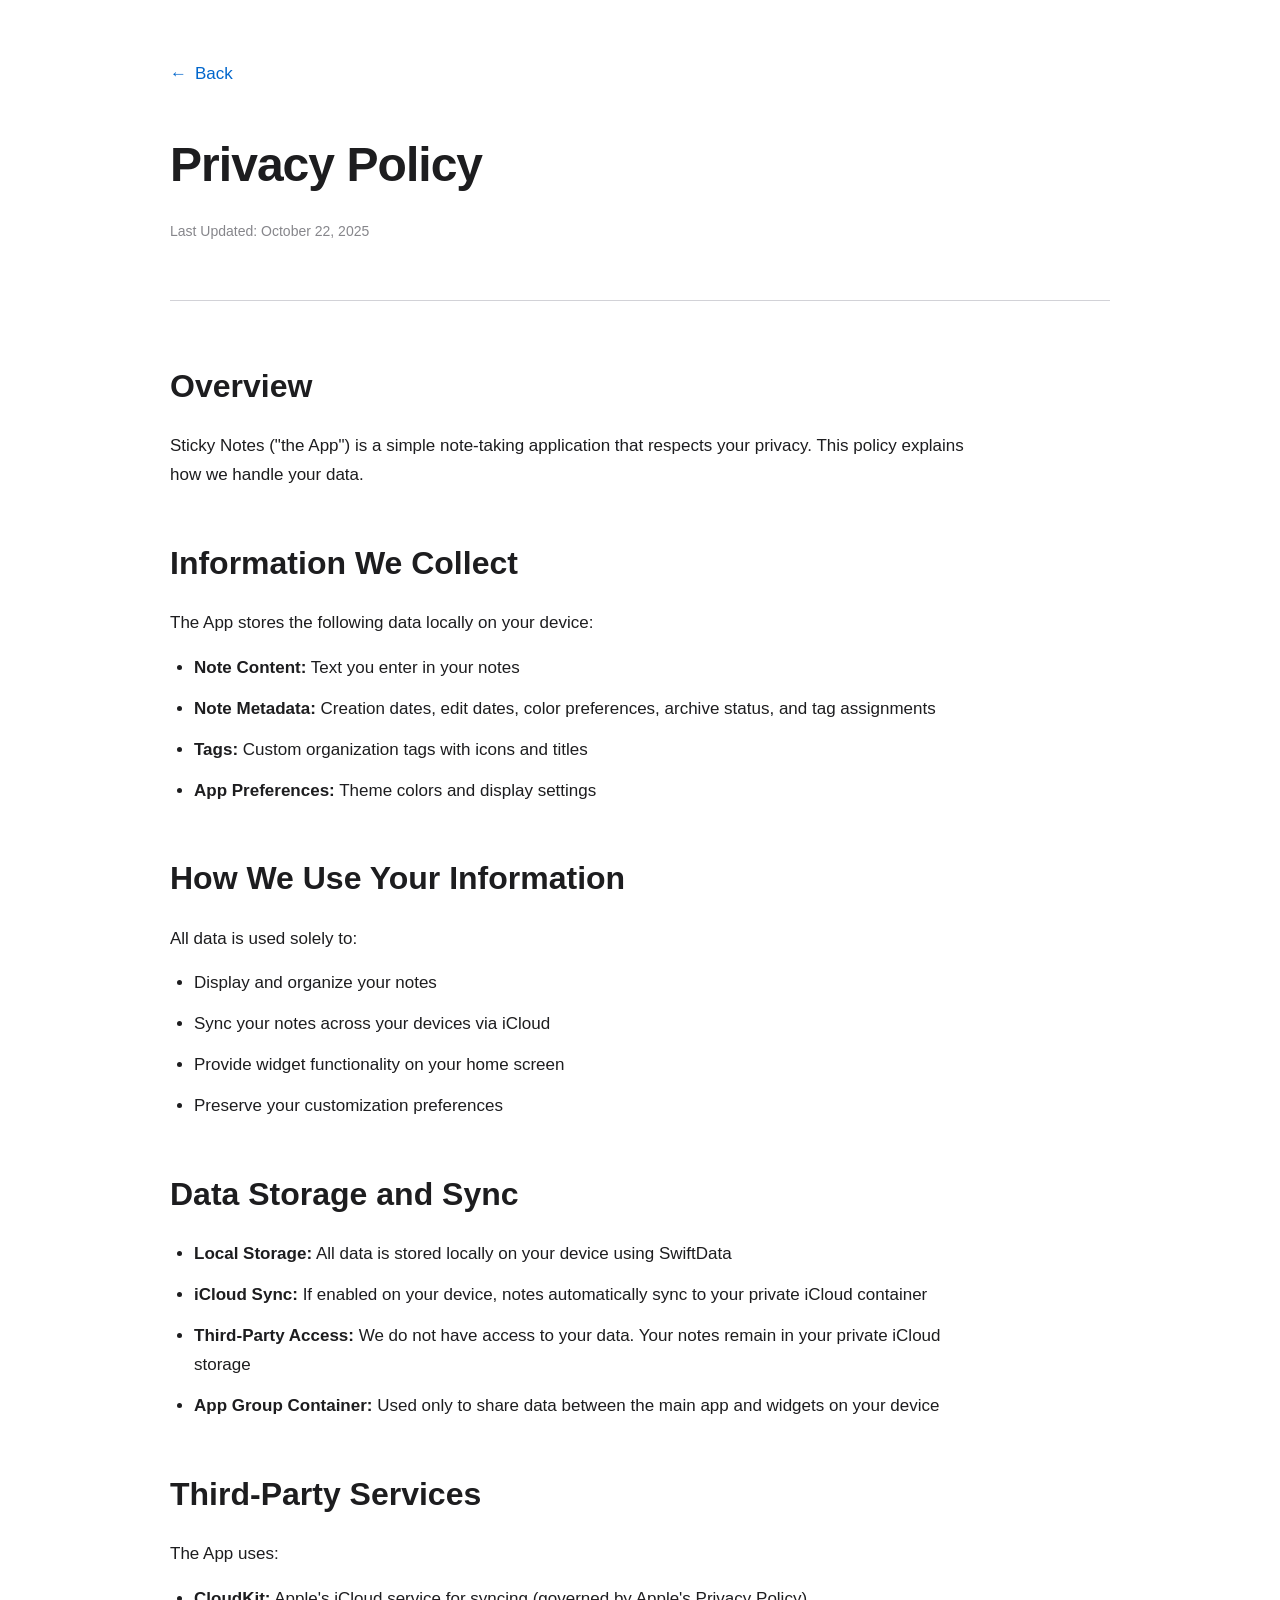
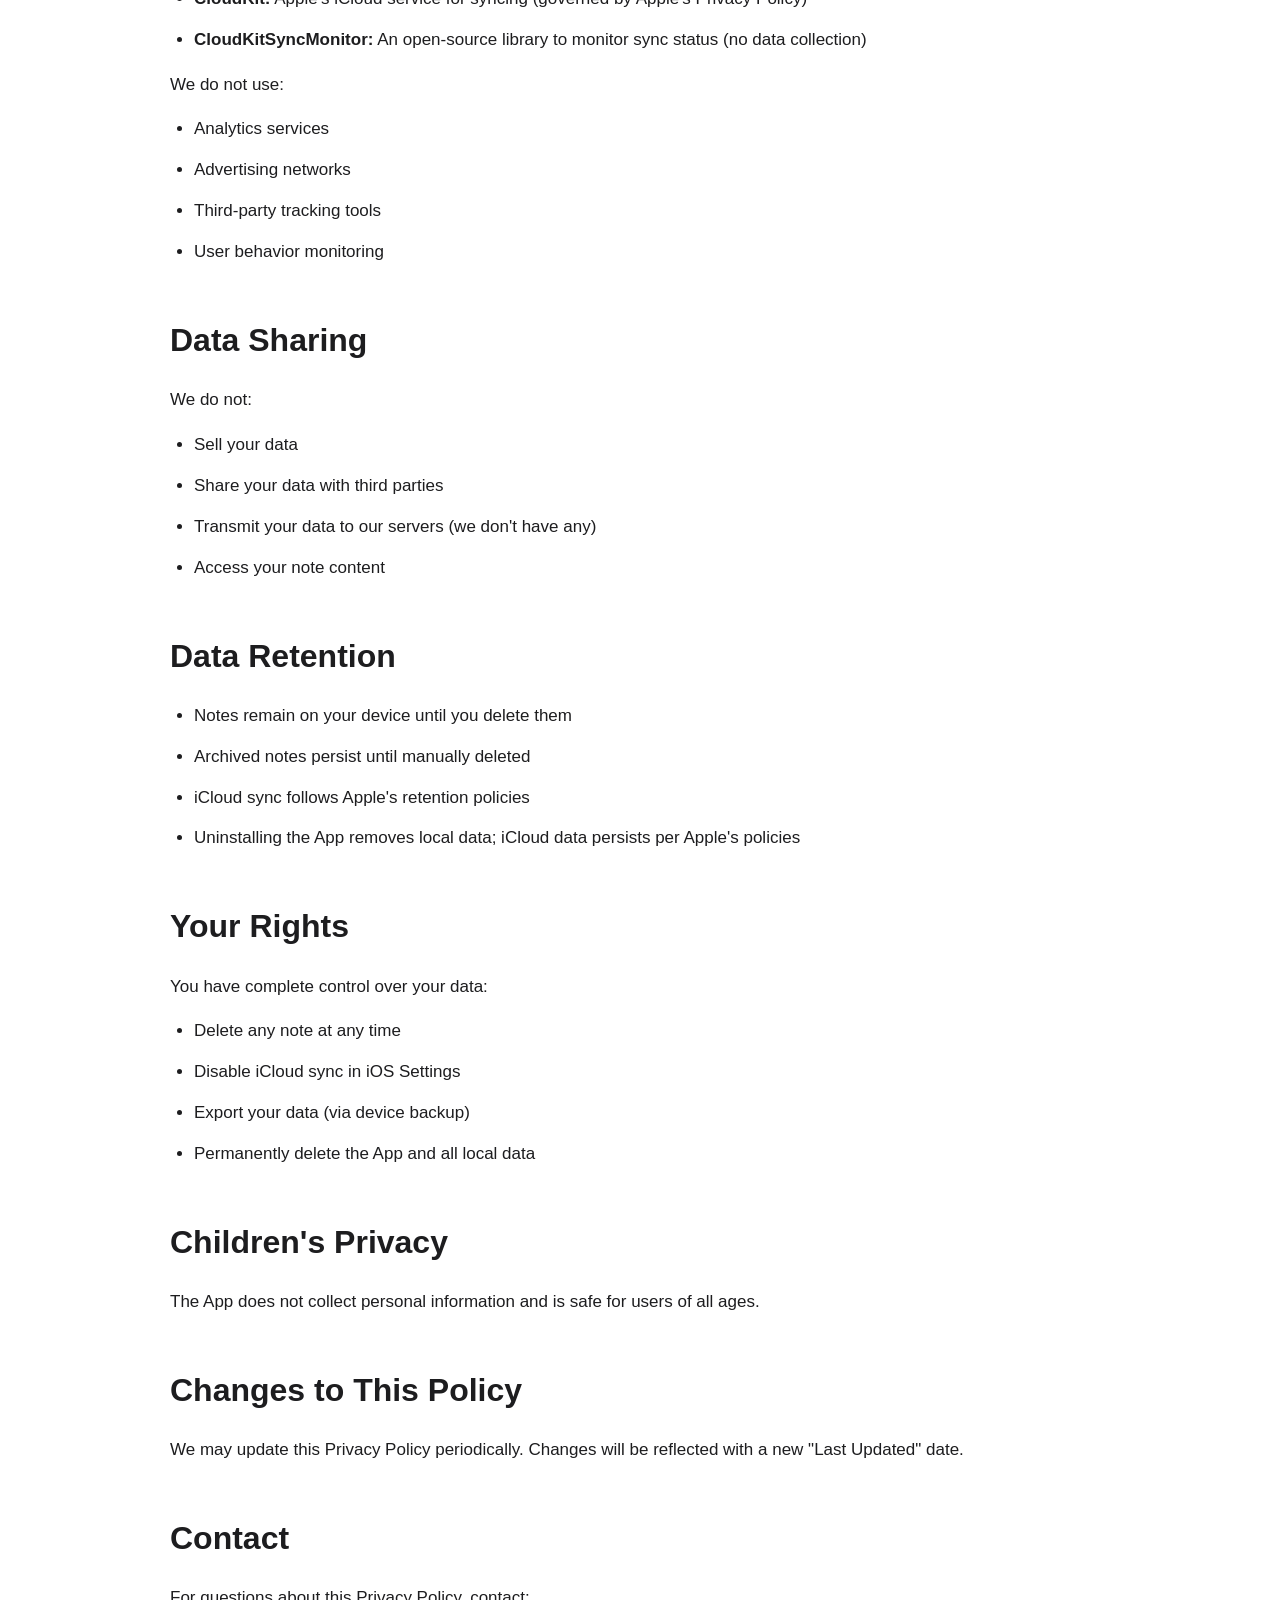
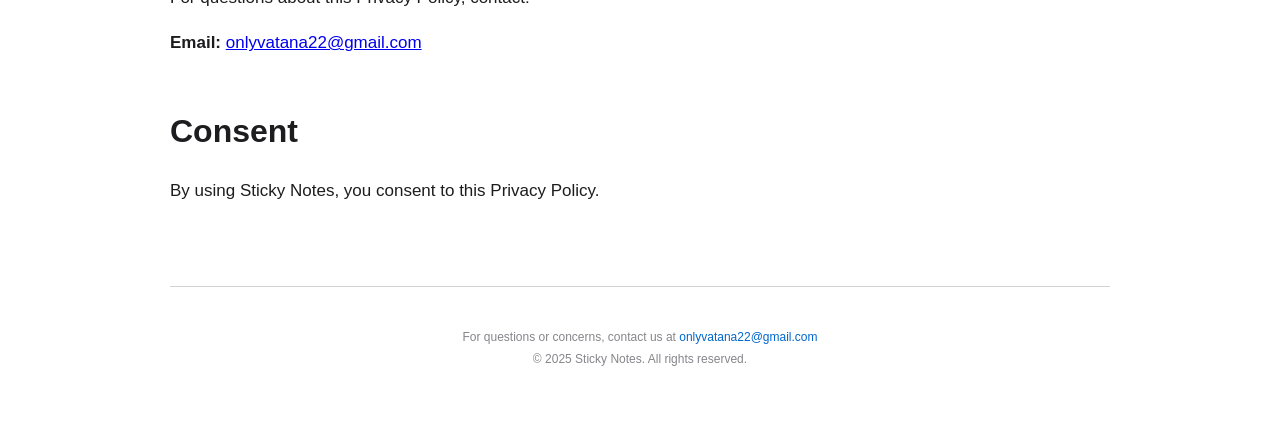
==== privacy.html @ 2e44e7cf "initial commit" ====
<!DOCTYPE html>
<html lang="en">
<head>
    <meta charset="UTF-8">
    <meta name="viewport" content="width=device-width, initial-scale=1.0">
    <title>Privacy Policy - Sticky Notes</title>
    <style>
        * {
            margin: 0;
            padding: 0;
            box-sizing: border-box;
        }

        body {
            font-family: -apple-system, BlinkMacSystemFont, 'SF Pro Display', 'Segoe UI', Roboto, sans-serif;
            background: #ffffff;
            color: #1d1d1f;
            line-height: 1.6;
            -webkit-font-smoothing: antialiased;
        }

        .container {
            max-width: 980px;
            margin: 0 auto;
            padding: 60px 20px;
        }

        .back-link {
            display: inline-flex;
            align-items: center;
            color: #06c;
            text-decoration: none;
            font-size: 17px;
            margin-bottom: 40px;
            transition: opacity 0.3s ease;
        }

        .back-link:hover {
            opacity: 0.7;
        }

        .back-arrow {
            margin-right: 8px;
        }

        header {
            margin-bottom: 60px;
            padding-bottom: 40px;
            border-bottom: 1px solid #d2d2d7;
        }

        h1 {
            font-size: 48px;
            font-weight: 600;
            letter-spacing: -0.02em;
            margin-bottom: 16px;
            color: #1d1d1f;
        }

        .last-updated {
            font-size: 14px;
            color: #86868b;
        }

        .content {
            max-width: 800px;
        }

        h2 {
            font-size: 32px;
            font-weight: 600;
            margin-top: 48px;
            margin-bottom: 20px;
            color: #1d1d1f;
        }

        p {
            font-size: 17px;
            color: #1d1d1f;
            margin-bottom: 16px;
            line-height: 1.7;
        }

        ul {
            margin: 16px 0 16px 24px;
        }

        li {
            font-size: 17px;
            color: #1d1d1f;
            margin-bottom: 12px;
            line-height: 1.7;
        }

        strong {
            font-weight: 600;
        }

        footer {
            margin-top: 80px;
            padding-top: 40px;
            border-top: 1px solid #d2d2d7;
            text-align: center;
        }

        .footer-content {
            font-size: 12px;
            color: #86868b;
            line-height: 1.8;
        }

        .footer-content a {
            color: #06c;
            text-decoration: none;
        }

        .footer-content a:hover {
            text-decoration: underline;
        }

        @media (max-width: 768px) {
            h1 {
                font-size: 36px;
            }

            h2 {
                font-size: 28px;
            }

            .container {
                padding: 40px 20px;
            }
        }
    </style>
</head>
<body>
    <div class="container">
        <a href="index.html" class="back-link">
            <span class="back-arrow">←</span> Back
        </a>

        <header>
            <h1>Privacy Policy</h1>
            <p class="last-updated">Last Updated: October 22, 2025</p>
        </header>

        <main class="content">
            <h2>Overview</h2>
            <p>Sticky Notes ("the App") is a simple note-taking application that respects your privacy. This policy explains how we handle your data.</p>

            <h2>Information We Collect</h2>
            <p>The App stores the following data locally on your device:</p>
            <ul>
                <li><strong>Note Content:</strong> Text you enter in your notes</li>
                <li><strong>Note Metadata:</strong> Creation dates, edit dates, color preferences, archive status, and tag assignments</li>
                <li><strong>Tags:</strong> Custom organization tags with icons and titles</li>
                <li><strong>App Preferences:</strong> Theme colors and display settings</li>
            </ul>

            <h2>How We Use Your Information</h2>
            <p>All data is used solely to:</p>
            <ul>
                <li>Display and organize your notes</li>
                <li>Sync your notes across your devices via iCloud</li>
                <li>Provide widget functionality on your home screen</li>
                <li>Preserve your customization preferences</li>
            </ul>

            <h2>Data Storage and Sync</h2>
            <ul>
                <li><strong>Local Storage:</strong> All data is stored locally on your device using SwiftData</li>
                <li><strong>iCloud Sync:</strong> If enabled on your device, notes automatically sync to your private iCloud container</li>
                <li><strong>Third-Party Access:</strong> We do not have access to your data. Your notes remain in your private iCloud storage</li>
                <li><strong>App Group Container:</strong> Used only to share data between the main app and widgets on your device</li>
            </ul>

            <h2>Third-Party Services</h2>
            <p>The App uses:</p>
            <ul>
                <li><strong>CloudKit:</strong> Apple's iCloud service for syncing (governed by Apple's Privacy Policy)</li>
                <li><strong>CloudKitSyncMonitor:</strong> An open-source library to monitor sync status (no data collection)</li>
            </ul>
            <p>We do not use:</p>
            <ul>
                <li>Analytics services</li>
                <li>Advertising networks</li>
                <li>Third-party tracking tools</li>
                <li>User behavior monitoring</li>
            </ul>

            <h2>Data Sharing</h2>
            <p>We do not:</p>
            <ul>
                <li>Sell your data</li>
                <li>Share your data with third parties</li>
                <li>Transmit your data to our servers (we don't have any)</li>
                <li>Access your note content</li>
            </ul>

            <h2>Data Retention</h2>
            <ul>
                <li>Notes remain on your device until you delete them</li>
                <li>Archived notes persist until manually deleted</li>
                <li>iCloud sync follows Apple's retention policies</li>
                <li>Uninstalling the App removes local data; iCloud data persists per Apple's policies</li>
            </ul>

            <h2>Your Rights</h2>
            <p>You have complete control over your data:</p>
            <ul>
                <li>Delete any note at any time</li>
                <li>Disable iCloud sync in iOS Settings</li>
                <li>Export your data (via device backup)</li>
                <li>Permanently delete the App and all local data</li>
            </ul>

            <h2>Children's Privacy</h2>
            <p>The App does not collect personal information and is safe for users of all ages.</p>

            <h2>Changes to This Policy</h2>
            <p>We may update this Privacy Policy periodically. Changes will be reflected with a new "Last Updated" date.</p>

            <h2>Contact</h2>
            <p>For questions about this Privacy Policy, contact:</p>
            <p><strong>Email:</strong> <a href="mailto:onlyvatana22@gmail.com">onlyvatana22@gmail.com</a></p>

            <h2>Consent</h2>
            <p>By using Sticky Notes, you consent to this Privacy Policy.</p>
        </main>

        <footer>
            <div class="footer-content">
                For questions or concerns, contact us at <a href="mailto:onlyvatana22@gmail.com">onlyvatana22@gmail.com</a>
                <br>
                © 2025 Sticky Notes. All rights reserved.
            </div>
        </footer>
    </div>
</body>
</html>
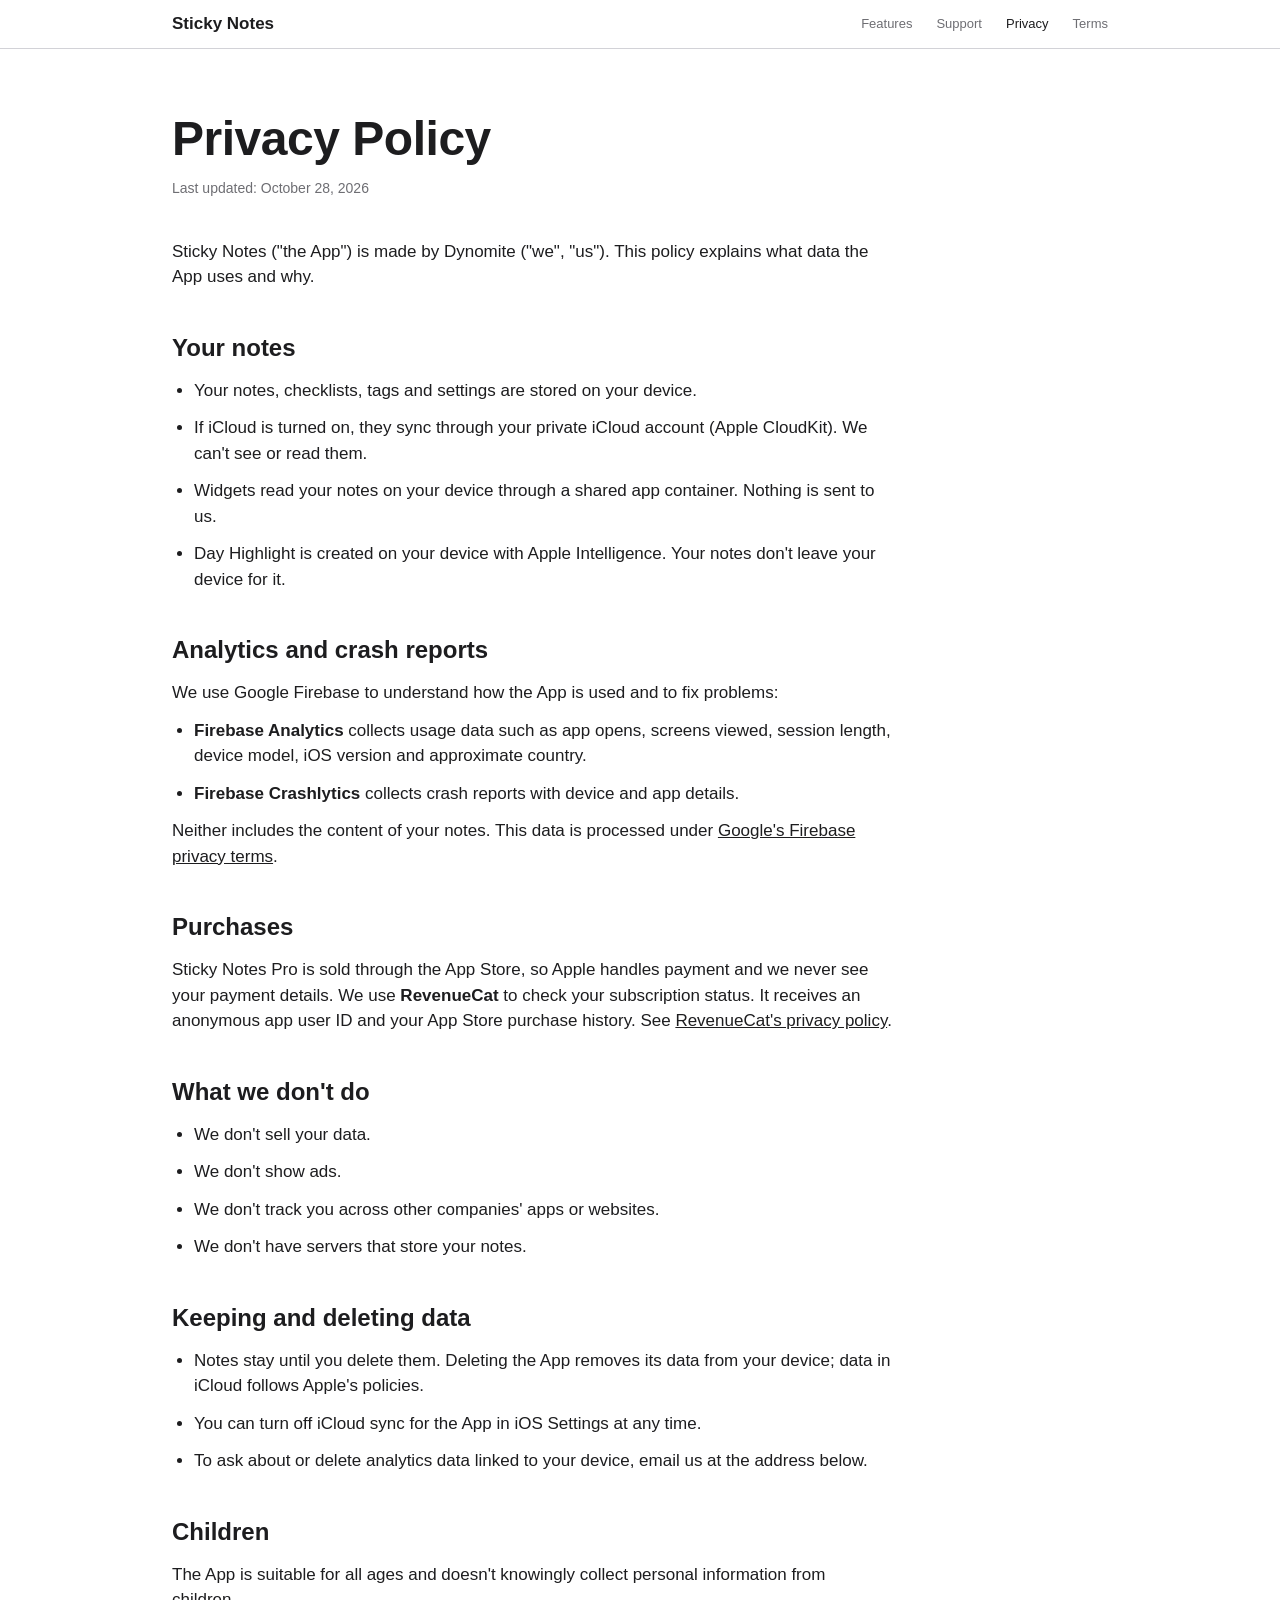
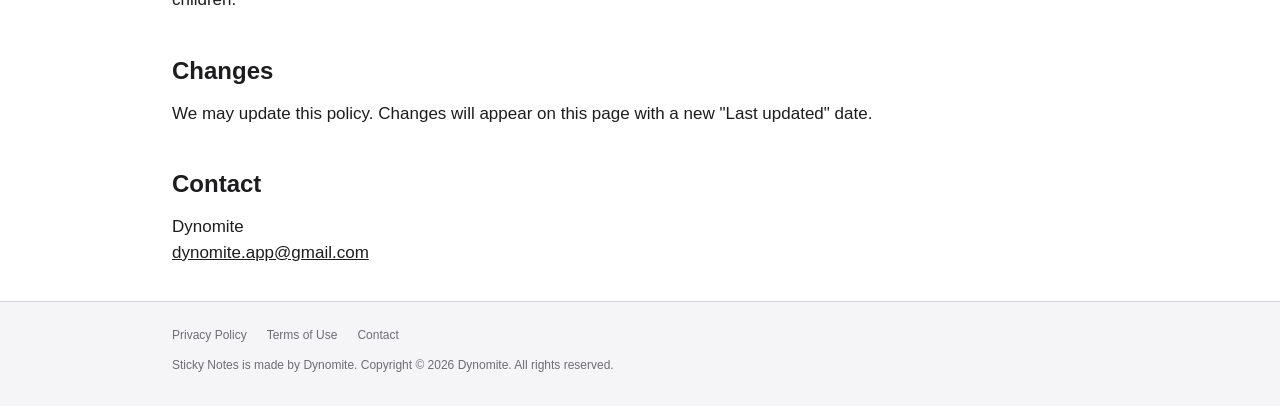
==== commit d2695c45: "Redesign the site in black and white; Dynomite as developer and contact Adds a product and support h" ====
--- a/privacy.html
+++ b/privacy.html
@@ -3,238 +3,84 @@
 <head>
     <meta charset="UTF-8">
     <meta name="viewport" content="width=device-width, initial-scale=1.0">
-    <title>Privacy Policy - Sticky Notes</title>
-    <style>
-        * {
-            margin: 0;
-            padding: 0;
-            box-sizing: border-box;
-        }
-
-        body {
-            font-family: -apple-system, BlinkMacSystemFont, 'SF Pro Display', 'Segoe UI', Roboto, sans-serif;
-            background: #ffffff;
-            color: #1d1d1f;
-            line-height: 1.6;
-            -webkit-font-smoothing: antialiased;
-        }
-
-        .container {
-            max-width: 980px;
-            margin: 0 auto;
-            padding: 60px 20px;
-        }
-
-        .back-link {
-            display: inline-flex;
-            align-items: center;
-            color: #06c;
-            text-decoration: none;
-            font-size: 17px;
-            margin-bottom: 40px;
-            transition: opacity 0.3s ease;
-        }
-
-        .back-link:hover {
-            opacity: 0.7;
-        }
-
-        .back-arrow {
-            margin-right: 8px;
-        }
-
-        header {
-            margin-bottom: 60px;
-            padding-bottom: 40px;
-            border-bottom: 1px solid #d2d2d7;
-        }
-
-        h1 {
-            font-size: 48px;
-            font-weight: 600;
-            letter-spacing: -0.02em;
-            margin-bottom: 16px;
-            color: #1d1d1f;
-        }
-
-        .last-updated {
-            font-size: 14px;
-            color: #86868b;
-        }
-
-        .content {
-            max-width: 800px;
-        }
-
-        h2 {
-            font-size: 32px;
-            font-weight: 600;
-            margin-top: 48px;
-            margin-bottom: 20px;
-            color: #1d1d1f;
-        }
-
-        p {
-            font-size: 17px;
-            color: #1d1d1f;
-            margin-bottom: 16px;
-            line-height: 1.7;
-        }
-
-        ul {
-            margin: 16px 0 16px 24px;
-        }
-
-        li {
-            font-size: 17px;
-            color: #1d1d1f;
-            margin-bottom: 12px;
-            line-height: 1.7;
-        }
-
-        strong {
-            font-weight: 600;
-        }
-
-        footer {
-            margin-top: 80px;
-            padding-top: 40px;
-            border-top: 1px solid #d2d2d7;
-            text-align: center;
-        }
-
-        .footer-content {
-            font-size: 12px;
-            color: #86868b;
-            line-height: 1.8;
-        }
-
-        .footer-content a {
-            color: #06c;
-            text-decoration: none;
-        }
-
-        .footer-content a:hover {
-            text-decoration: underline;
-        }
-
-        @media (max-width: 768px) {
-            h1 {
-                font-size: 36px;
-            }
-
-            h2 {
-                font-size: 28px;
-            }
-
-            .container {
-                padding: 40px 20px;
-            }
-        }
-    </style>
+    <title>Privacy Policy – Sticky Notes</title>
+    <link rel="icon" href="images/app-icon.png">
+    <link rel="stylesheet" href="style.css">
 </head>
 <body>
-    <div class="container">
-        <a href="index.html" class="back-link">
-            <span class="back-arrow">←</span> Back
-        </a>
+    <nav>
+        <div class="wrap">
+            <a class="brand" href="index.html">Sticky Notes</a>
+            <ul>
+                <li><a href="index.html#features">Features</a></li>
+                <li><a href="index.html#support">Support</a></li>
+                <li><a href="privacy.html" aria-current="page">Privacy</a></li>
+                <li><a href="terms.html">Terms</a></li>
+            </ul>
+        </div>
+    </nav>
 
-        <header>
+    <main class="wrap">
+        <article class="legal">
             <h1>Privacy Policy</h1>
-            <p class="last-updated">Last Updated: October 22, 2025</p>
-        </header>
+            <p class="updated">Last updated: October 28, 2026</p>
 
-        <main class="content">
-            <h2>Overview</h2>
-            <p>Sticky Notes ("the App") is a simple note-taking application that respects your privacy. This policy explains how we handle your data.</p>
+            <p>Sticky Notes ("the App") is made by Dynomite ("we", "us"). This policy explains what data the App uses and why.</p>
 
-            <h2>Information We Collect</h2>
-            <p>The App stores the following data locally on your device:</p>
+            <h2>Your notes</h2>
             <ul>
-                <li><strong>Note Content:</strong> Text you enter in your notes</li>
-                <li><strong>Note Metadata:</strong> Creation dates, edit dates, color preferences, archive status, and tag assignments</li>
-                <li><strong>Tags:</strong> Custom organization tags with icons and titles</li>
-                <li><strong>App Preferences:</strong> Theme colors and display settings</li>
+                <li>Your notes, checklists, tags and settings are stored on your device.</li>
+                <li>If iCloud is turned on, they sync through your private iCloud account (Apple CloudKit). We can't see or read them.</li>
+                <li>Widgets read your notes on your device through a shared app container. Nothing is sent to us.</li>
+                <li>Day Highlight is created on your device with Apple Intelligence. Your notes don't leave your device for it.</li>
             </ul>
 
-            <h2>How We Use Your Information</h2>
-            <p>All data is used solely to:</p>
+            <h2>Analytics and crash reports</h2>
+            <p>We use Google Firebase to understand how the App is used and to fix problems:</p>
             <ul>
-                <li>Display and organize your notes</li>
-                <li>Sync your notes across your devices via iCloud</li>
-                <li>Provide widget functionality on your home screen</li>
-                <li>Preserve your customization preferences</li>
+                <li><strong>Firebase Analytics</strong> collects usage data such as app opens, screens viewed, session length, device model, iOS version and approximate country.</li>
+                <li><strong>Firebase Crashlytics</strong> collects crash reports with device and app details.</li>
+            </ul>
+            <p>Neither includes the content of your notes. This data is processed under <a href="https://firebase.google.com/support/privacy">Google's Firebase privacy terms</a>.</p>
+
+            <h2>Purchases</h2>
+            <p>Sticky Notes Pro is sold through the App Store, so Apple handles payment and we never see your payment details. We use <strong>RevenueCat</strong> to check your subscription status. It receives an anonymous app user ID and your App Store purchase history. See <a href="https://www.revenuecat.com/privacy">RevenueCat's privacy policy</a>.</p>
+
+            <h2>What we don't do</h2>
+            <ul>
+                <li>We don't sell your data.</li>
+                <li>We don't show ads.</li>
+                <li>We don't track you across other companies' apps or websites.</li>
+                <li>We don't have servers that store your notes.</li>
             </ul>
 
-            <h2>Data Storage and Sync</h2>
+            <h2>Keeping and deleting data</h2>
             <ul>
-                <li><strong>Local Storage:</strong> All data is stored locally on your device using SwiftData</li>
-                <li><strong>iCloud Sync:</strong> If enabled on your device, notes automatically sync to your private iCloud container</li>
-                <li><strong>Third-Party Access:</strong> We do not have access to your data. Your notes remain in your private iCloud storage</li>
-                <li><strong>App Group Container:</strong> Used only to share data between the main app and widgets on your device</li>
+                <li>Notes stay until you delete them. Deleting the App removes its data from your device; data in iCloud follows Apple's policies.</li>
+                <li>You can turn off iCloud sync for the App in iOS Settings at any time.</li>
+                <li>To ask about or delete analytics data linked to your device, email us at the address below.</li>
             </ul>
 
-            <h2>Third-Party Services</h2>
-            <p>The App uses:</p>
-            <ul>
-                <li><strong>CloudKit:</strong> Apple's iCloud service for syncing (governed by Apple's Privacy Policy)</li>
-                <li><strong>CloudKitSyncMonitor:</strong> An open-source library to monitor sync status (no data collection)</li>
-            </ul>
-            <p>We do not use:</p>
-            <ul>
-                <li>Analytics services</li>
-                <li>Advertising networks</li>
-                <li>Third-party tracking tools</li>
-                <li>User behavior monitoring</li>
-            </ul>
+            <h2>Children</h2>
+            <p>The App is suitable for all ages and doesn't knowingly collect personal information from children.</p>
 
-            <h2>Data Sharing</h2>
-            <p>We do not:</p>
-            <ul>
-                <li>Sell your data</li>
-                <li>Share your data with third parties</li>
-                <li>Transmit your data to our servers (we don't have any)</li>
-                <li>Access your note content</li>
-            </ul>
-
-            <h2>Data Retention</h2>
-            <ul>
-                <li>Notes remain on your device until you delete them</li>
-                <li>Archived notes persist until manually deleted</li>
-                <li>iCloud sync follows Apple's retention policies</li>
-                <li>Uninstalling the App removes local data; iCloud data persists per Apple's policies</li>
-            </ul>
-
-            <h2>Your Rights</h2>
-            <p>You have complete control over your data:</p>
-            <ul>
-                <li>Delete any note at any time</li>
-                <li>Disable iCloud sync in iOS Settings</li>
-                <li>Export your data (via device backup)</li>
-                <li>Permanently delete the App and all local data</li>
-            </ul>
-
-            <h2>Children's Privacy</h2>
-            <p>The App does not collect personal information and is safe for users of all ages.</p>
-
-            <h2>Changes to This Policy</h2>
-            <p>We may update this Privacy Policy periodically. Changes will be reflected with a new "Last Updated" date.</p>
+            <h2>Changes</h2>
+            <p>We may update this policy. Changes will appear on this page with a new "Last updated" date.</p>
 
             <h2>Contact</h2>
-            <p>For questions about this Privacy Policy, contact:</p>
-            <p><strong>Email:</strong> <a href="mailto:onlyvatana22@gmail.com">onlyvatana22@gmail.com</a></p>
+            <p>Dynomite<br><a href="mailto:dynomite.app@gmail.com">dynomite.app@gmail.com</a></p>
+        </article>
+    </main>
 
-            <h2>Consent</h2>
-            <p>By using Sticky Notes, you consent to this Privacy Policy.</p>
-        </main>
-
-        <footer>
-            <div class="footer-content">
-                For questions or concerns, contact us at <a href="mailto:onlyvatana22@gmail.com">onlyvatana22@gmail.com</a>
-                <br>
-                © 2025 Sticky Notes. All rights reserved.
+    <footer>
+        <div class="wrap">
+            <div class="links">
+                <a href="privacy.html">Privacy Policy</a>
+                <a href="terms.html">Terms of Use</a>
+                <a href="mailto:dynomite.app@gmail.com">Contact</a>
             </div>
-        </footer>
-    </div>
+            <p>Sticky Notes is made by Dynomite. Copyright © 2026 Dynomite. All rights reserved.</p>
+        </div>
+    </footer>
 </body>
 </html>
--- a/style.css
+++ b/style.css
@@ -0,0 +1,118 @@
+:root {
+    --bg: #ffffff;
+    --bg-alt: #f5f5f7;
+    --text: #1d1d1f;
+    --text-2: #6e6e73;
+    --line: #d2d2d7;
+    --button-bg: #1d1d1f;
+    --button-text: #ffffff;
+    --nav-bg: rgba(255, 255, 255, 0.8);
+    color-scheme: light dark;
+}
+
+@media (prefers-color-scheme: dark) {
+    :root {
+        --bg: #000000;
+        --bg-alt: #161617;
+        --text: #f5f5f7;
+        --text-2: #a1a1a6;
+        --line: #424245;
+        --button-bg: #f5f5f7;
+        --button-text: #000000;
+        --nav-bg: rgba(0, 0, 0, 0.75);
+    }
+}
+
+* { margin: 0; padding: 0; box-sizing: border-box; }
+
+body {
+    font-family: -apple-system, BlinkMacSystemFont, "SF Pro Text", "Helvetica Neue", Helvetica, Arial, sans-serif;
+    background: var(--bg);
+    color: var(--text);
+    line-height: 1.5;
+    -webkit-font-smoothing: antialiased;
+}
+
+a { color: inherit; }
+
+.wrap { max-width: 980px; margin: 0 auto; padding: 0 22px; }
+
+/* Navigation */
+nav {
+    position: sticky; top: 0; z-index: 10;
+    background: var(--nav-bg);
+    backdrop-filter: saturate(180%) blur(20px);
+    -webkit-backdrop-filter: saturate(180%) blur(20px);
+    border-bottom: 1px solid var(--line);
+}
+nav .wrap { display: flex; align-items: center; justify-content: space-between; height: 48px; }
+nav .brand { font-weight: 600; font-size: 17px; text-decoration: none; white-space: nowrap; }
+nav ul { display: flex; gap: 24px; list-style: none; font-size: 13px; }
+nav ul a { text-decoration: none; color: var(--text-2); }
+nav ul a:hover, nav ul a[aria-current] { color: var(--text); }
+
+/* Buttons */
+.button {
+    display: inline-block;
+    padding: 12px 24px;
+    border-radius: 980px;
+    background: var(--button-bg);
+    color: var(--button-text);
+    font-size: 17px;
+    text-decoration: none;
+}
+.button:hover { opacity: 0.85; }
+.button.secondary { background: transparent; color: var(--text); box-shadow: inset 0 0 0 1px var(--text); }
+
+/* Home */
+.hero { text-align: center; padding-top: 88px; padding-bottom: 56px; }
+section[id] { scroll-margin-top: 48px; }
+.hero .icon { width: 112px; height: 112px; border-radius: 25px; }
+.hero h1 { font-size: 64px; font-weight: 700; letter-spacing: -0.015em; line-height: 1.06; margin-top: 24px; }
+.hero .tagline { font-size: 28px; font-weight: 600; margin-top: 8px; }
+.hero .lede { font-size: 19px; color: var(--text-2); max-width: 560px; margin: 16px auto 32px; }
+.shot { display: block; width: 300px; max-width: 80%; margin: 0 auto; border-radius: 44px; border: 10px solid var(--text); }
+
+section { padding: 88px 0; border-top: 1px solid var(--line); }
+section > .wrap > h2 { font-size: 48px; font-weight: 700; letter-spacing: -0.01em; line-height: 1.1; text-align: center; }
+section > .wrap > .sub { font-size: 19px; color: var(--text-2); text-align: center; margin: 12px auto 48px; max-width: 600px; }
+
+.grid { display: grid; grid-template-columns: repeat(3, 1fr); gap: 20px; }
+.card { background: var(--bg-alt); border-radius: 18px; padding: 28px; }
+.card h3 { font-size: 21px; font-weight: 600; margin-bottom: 8px; }
+.card p { font-size: 17px; color: var(--text-2); }
+
+.faq { max-width: 720px; margin: 0 auto; }
+.faq details { border-bottom: 1px solid var(--line); padding: 20px 0; }
+.faq summary { font-size: 19px; font-weight: 600; cursor: pointer; list-style: none; display: flex; justify-content: space-between; gap: 16px; }
+.faq summary::-webkit-details-marker { display: none; }
+.faq summary::after { content: "+"; font-weight: 400; color: var(--text-2); }
+.faq details[open] summary::after { content: "−"; }
+.faq details p { font-size: 17px; color: var(--text-2); margin-top: 12px; }
+.contact { text-align: center; margin-top: 48px; }
+.contact p { font-size: 17px; color: var(--text-2); margin-bottom: 16px; }
+
+/* Legal pages */
+.legal { max-width: 720px; padding: 64px 0 24px; }
+.legal h1 { font-size: 48px; font-weight: 700; letter-spacing: -0.01em; line-height: 1.1; }
+.legal .updated { font-size: 14px; color: var(--text-2); margin: 12px 0 40px; }
+.legal h2 { font-size: 24px; font-weight: 600; margin: 40px 0 12px; }
+.legal p, .legal li { font-size: 17px; margin-bottom: 12px; }
+.legal ul { padding-left: 22px; margin-bottom: 12px; }
+
+/* Footer */
+footer { border-top: 1px solid var(--line); background: var(--bg-alt); padding: 24px 0 32px; font-size: 12px; color: var(--text-2); }
+footer .links { display: flex; flex-wrap: wrap; gap: 8px 20px; margin-bottom: 12px; }
+footer a { text-decoration: none; }
+footer a:hover { text-decoration: underline; color: var(--text); }
+
+@media (max-width: 734px) {
+    nav ul { gap: 14px; font-size: 12px; }
+    nav ul li:first-child { display: none; }
+    .hero { padding-top: 56px; padding-bottom: 40px; }
+    .hero h1 { font-size: 44px; }
+    .hero .tagline { font-size: 22px; }
+    section { padding: 64px 0; }
+    section > .wrap > h2, .legal h1 { font-size: 36px; }
+    .grid { grid-template-columns: 1fr; }
+}
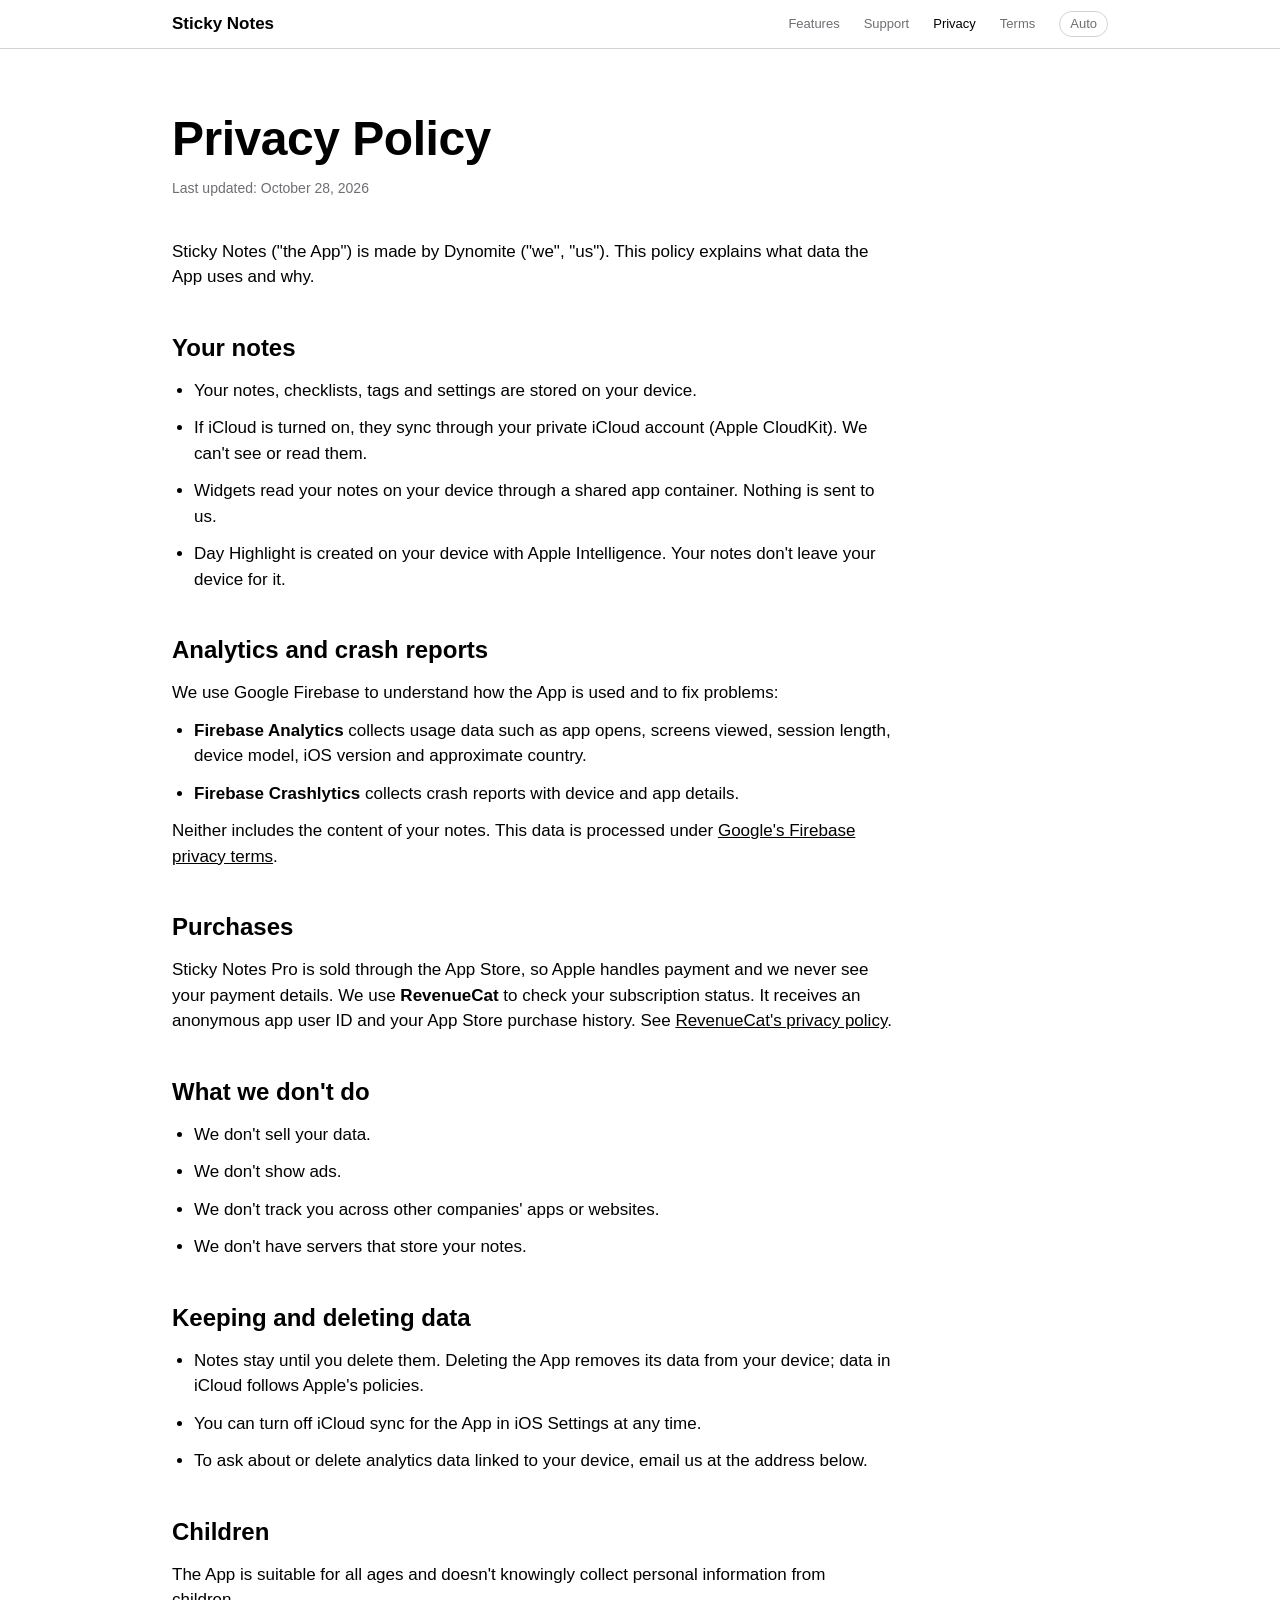
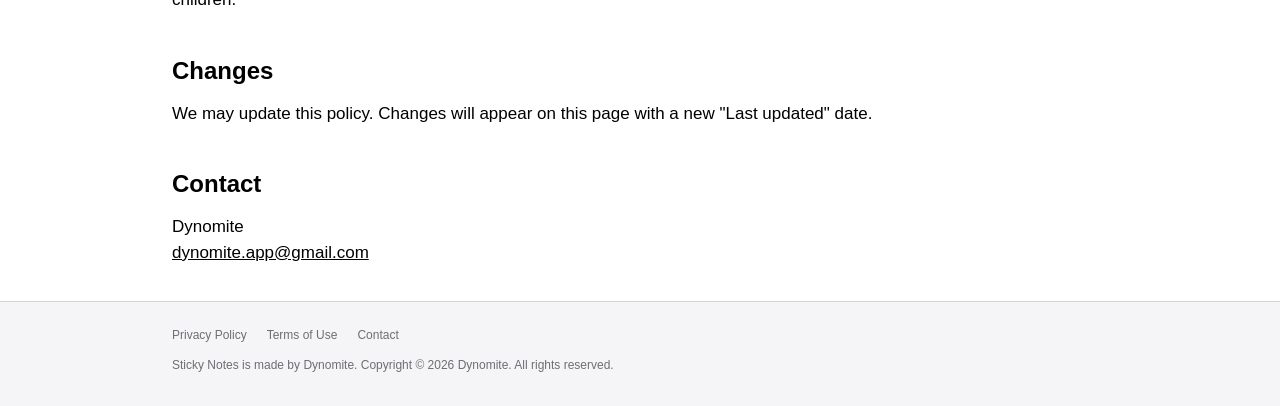
==== commit 564e067b: "Add an Auto / Light / Dark theme switch Co-Authored-By: Claude Opus 5.5 <noreply@anthropic.com>" ====
--- a/privacy.html
+++ b/privacy.html
@@ -6,6 +6,7 @@
     <title>Privacy Policy – Sticky Notes</title>
     <link rel="icon" href="images/app-icon.png">
     <link rel="stylesheet" href="style.css">
+    <script src="theme.js"></script>
 </head>
 <body>
     <nav>
@@ -16,6 +17,7 @@
                 <li><a href="index.html#support">Support</a></li>
                 <li><a href="privacy.html" aria-current="page">Privacy</a></li>
                 <li><a href="terms.html">Terms</a></li>
+                <li><button class="theme-toggle" type="button">Auto</button></li>
             </ul>
         </div>
     </nav>
--- a/style.css
+++ b/style.css
@@ -1,27 +1,36 @@
+/* Theme: follows the device unless the visitor picks one (theme.js sets data-theme). */
 :root {
-    --bg: #ffffff;
-    --bg-alt: #f5f5f7;
-    --text: #1d1d1f;
-    --text-2: #6e6e73;
-    --line: #d2d2d7;
-    --button-bg: #1d1d1f;
-    --button-text: #ffffff;
-    --nav-bg: rgba(255, 255, 255, 0.8);
     color-scheme: light dark;
+    --bg: light-dark(#ffffff, #000000);
+    --bg-alt: light-dark(#f5f5f7, #161617);
+    --text: light-dark(#000000, #ffffff);
+    --text-2: light-dark(#6e6e73, #a1a1a6);
+    --line: light-dark(#d2d2d7, #424245);
+    --button-bg: light-dark(#000000, #ffffff);
+    --button-text: light-dark(#ffffff, #000000);
+    --nav-bg: light-dark(rgba(255, 255, 255, 0.8), rgba(0, 0, 0, 0.75));
+}
+:root[data-theme="light"] { color-scheme: light; }
+:root[data-theme="dark"] { color-scheme: dark; }
+
+img.shot-dark { display: none; }
+:root[data-theme="dark"] .shot-light { display: none; }
+:root[data-theme="dark"] .shot-dark { display: block; }
+@media (prefers-color-scheme: dark) {
+    :root:not([data-theme="light"]) .shot-light { display: none; }
+    :root:not([data-theme="light"]) .shot-dark { display: block; }
 }
 
-@media (prefers-color-scheme: dark) {
-    :root {
-        --bg: #000000;
-        --bg-alt: #161617;
-        --text: #f5f5f7;
-        --text-2: #a1a1a6;
-        --line: #424245;
-        --button-bg: #f5f5f7;
-        --button-text: #000000;
-        --nav-bg: rgba(0, 0, 0, 0.75);
-    }
+.theme-toggle {
+    font: inherit; font-size: 13px;
+    color: var(--text-2);
+    background: none;
+    border: 1px solid var(--line);
+    border-radius: 980px;
+    padding: 2px 10px;
+    cursor: pointer;
 }
+.theme-toggle:hover { color: var(--text); border-color: var(--text); }
 
 * { margin: 0; padding: 0; box-sizing: border-box; }
 
@@ -47,7 +56,7 @@
 }
 nav .wrap { display: flex; align-items: center; justify-content: space-between; height: 48px; }
 nav .brand { font-weight: 600; font-size: 17px; text-decoration: none; white-space: nowrap; }
-nav ul { display: flex; gap: 24px; list-style: none; font-size: 13px; }
+nav ul { display: flex; align-items: center; gap: 24px; list-style: none; font-size: 13px; }
 nav ul a { text-decoration: none; color: var(--text-2); }
 nav ul a:hover, nav ul a[aria-current] { color: var(--text); }
 
